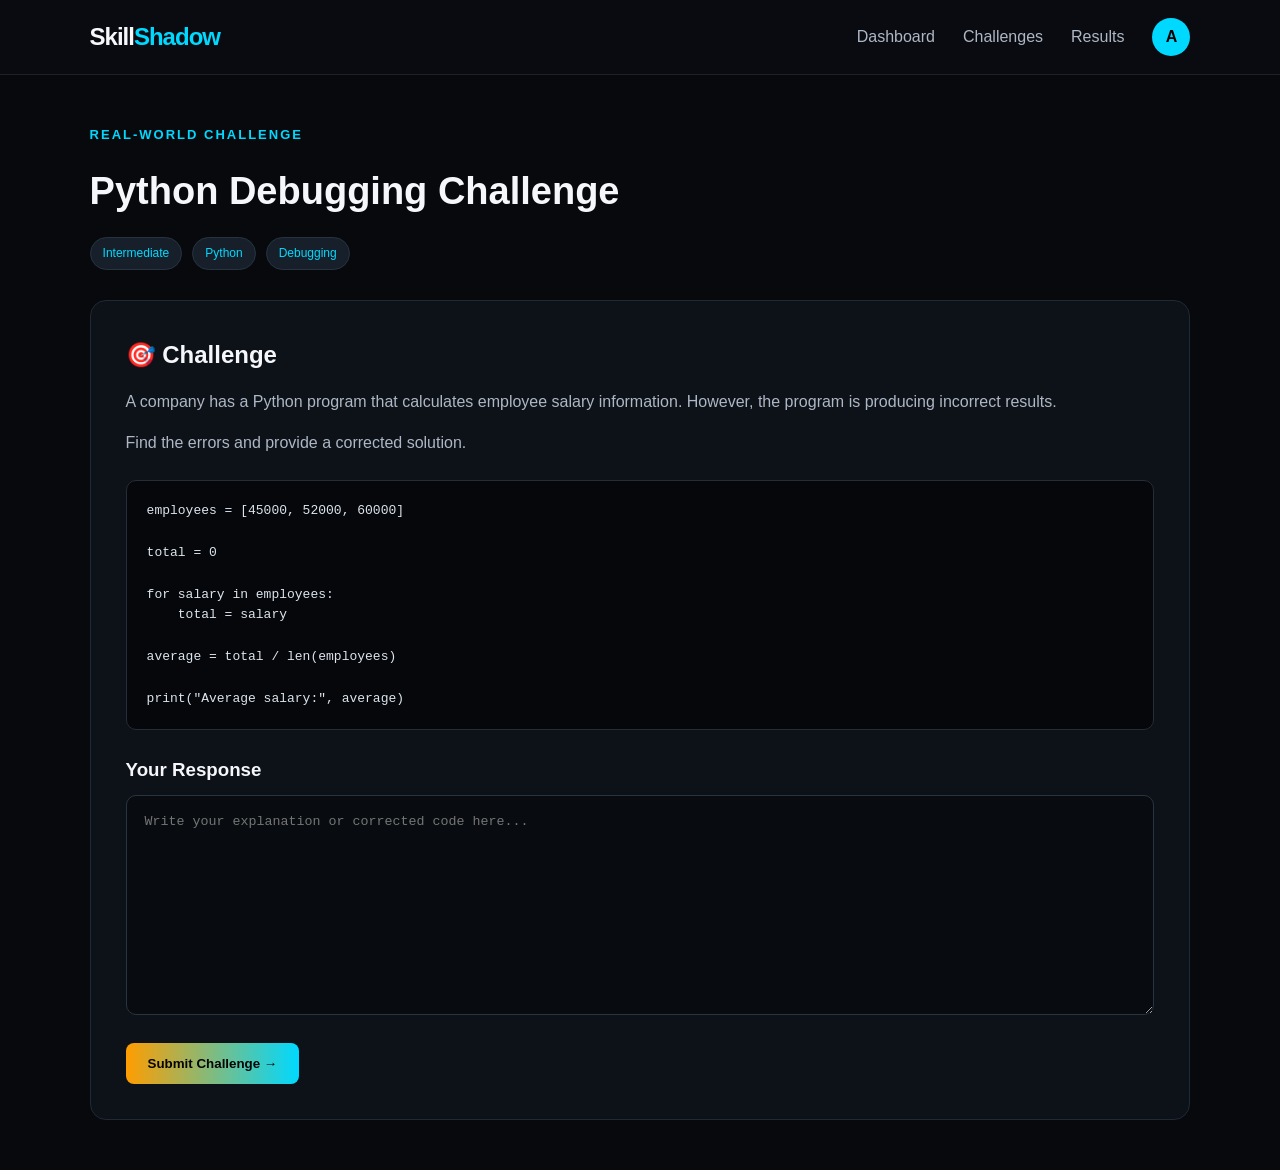
==== frontend/challenge.html @ 342452da "Add frontend prototype" ====
<!DOCTYPE html>
<html lang="en">
<head>
    <meta charset="UTF-8">
    <meta name="viewport" content="width=device-width, initial-scale=1.0">
    <title>Challenge | Skill Shadow</title>
    <link rel="stylesheet" href="style.css">
</head>

<body>

<nav class="topbar">
    <div class="logo">Skill<span>Shadow</span></div>

    <div class="nav-links">
        <a href="dashboard.html">Dashboard</a>
        <a href="challenge.html">Challenges</a>
        <a href="result.html">Results</a>
        <div class="avatar">A</div>
    </div>
</nav>

<main class="challenge-page">

    <div class="challenge-header">
        <p class="tag">REAL-WORLD CHALLENGE</p>
        <h1>Python Debugging Challenge</h1>

        <div class="badges">
            <span>Intermediate</span>
            <span>Python</span>
            <span>Debugging</span>
        </div>
    </div>

    <section class="challenge-box">

        <h2>🎯 Challenge</h2>

        <p>
            A company has a Python program that calculates employee
            salary information. However, the program is producing
            incorrect results.
        </p>

        <p>
            Find the errors and provide a corrected solution.
        </p>

        <div class="code-box">
<pre>
employees = [45000, 52000, 60000]

total = 0

for salary in employees:
    total = salary

average = total / len(employees)

print("Average salary:", average)
</pre>
        </div>

        <h3>Your Response</h3>

        <textarea id="answer"
            placeholder="Write your explanation or corrected code here..."></textarea>

        <button onclick="submitChallenge()" class="primary-btn">
            Submit Challenge →
        </button>

    </section>

</main>

<script src="script.js"></script>
</body>
</html>
---- frontend/style.css ----
* {
    margin: 0;
    padding: 0;
    box-sizing: border-box;
}

body {
    font-family: Arial, sans-serif;
    background: #07090d;
    color: #f5f7fa;
    line-height: 1.6;
}

a {
    text-decoration: none;
    color: inherit;
}

.logo {
    font-size: 24px;
    font-weight: 800;
    letter-spacing: -1px;
}

.logo span {
    color: #00d9ff;
}

.topbar,
nav {
    height: 75px;
    display: flex;
    align-items: center;
    justify-content: space-between;
    padding: 0 7%;
    border-bottom: 1px solid #1b2029;
    background: #090b10;
}

.nav-links {
    display: flex;
    align-items: center;
    gap: 28px;
}

.nav-links a {
    color: #aeb7c4;
}

.nav-links a:hover {
    color: #00d9ff;
}

.avatar {
    width: 38px;
    height: 38px;
    border-radius: 50%;
    display: grid;
    place-items: center;
    background: #00d9ff;
    color: #000;
    font-weight: bold;
}

.hero {
    min-height: 650px;
    padding: 100px 10%;
    display: flex;
    align-items: center;
    justify-content: space-between;
    gap: 80px;
}

.hero-text {
    max-width: 650px;
}

.tag {
    color: #00d9ff;
    font-size: 13px;
    font-weight: bold;
    letter-spacing: 2px;
    margin-bottom: 15px;
}

.hero h1 {
    font-size: 68px;
    line-height: 1.05;
    margin-bottom: 25px;
}

.hero h1 span {
    color: #00d9ff;
}

.description {
    color: #9ba5b3;
    font-size: 18px;
    max-width: 580px;
    margin-bottom: 35px;
}

.buttons {
    display: flex;
    gap: 15px;
}

.primary-btn,
.secondary-btn,
.nav-btn {
    display: inline-block;
    padding: 13px 22px;
    border-radius: 8px;
    font-weight: bold;
    cursor: pointer;
    border: none;
}

.primary-btn {
    background: linear-gradient(90deg, #ff9d00, #00d9ff);
    color: #050505;
}

.secondary-btn {
    border: 1px solid #34404e;
    color: #dce4ed;
    background: transparent;
}

.nav-btn {
    background: #00d9ff;
    color: #000;
}

.hero-card,
.stat-card,
.panel {
    background: #0d1118;
    border: 1px solid #202936;
    border-radius: 16px;
}

.hero-card {
    width: 360px;
    padding: 30px;
    box-shadow: 0 0 50px rgba(0, 217, 255, 0.08);
}

.card-title {
    color: #8d98a8;
    font-size: 12px;
    letter-spacing: 2px;
}

.profile-circle,
.readiness-circle {
    width: 170px;
    height: 170px;
    margin: 25px auto;
    border: 8px solid #00d9ff;
    border-radius: 50%;
    display: flex;
    flex-direction: column;
    justify-content: center;
    align-items: center;
}

.profile-circle strong,
.readiness-circle strong {
    font-size: 42px;
}

.profile-circle small,
.readiness-circle small {
    color: #8994a2;
}

.mini-skill {
    display: flex;
    justify-content: space-between;
    padding: 13px 0;
    border-bottom: 1px solid #202631;
}

.mini-skill b {
    color: #00d9ff;
}

.how {
    padding: 70px 10%;
    text-align: center;
}

.how h2 {
    font-size: 36px;
    margin-bottom: 45px;
}

.steps {
    display: grid;
    grid-template-columns: repeat(4, 1fr);
    gap: 20px;
}

.steps div {
    padding: 30px;
    background: #0d1118;
    border: 1px solid #202936;
    border-radius: 12px;
}

.steps span {
    color: #00d9ff;
    font-size: 13px;
}

.steps h3 {
    margin: 12px 0;
}

.steps p {
    color: #8994a2;
}

.dashboard,
.challenge-page,
.result-page {
    width: 86%;
    max-width: 1250px;
    margin: 50px auto;
}

.welcome {
    display: flex;
    align-items: center;
    justify-content: space-between;
    margin-bottom: 35px;
}

.welcome h1,
.result-title h1,
.challenge-header h1 {
    font-size: 38px;
}

.welcome p:not(.tag),
.result-title p:not(.tag) {
    color: #8994a2;
}

.stats {
    display: grid;
    grid-template-columns: repeat(4, 1fr);
    gap: 18px;
    margin-bottom: 25px;
}

.stat-card {
    padding: 25px;
}

.stat-card small {
    color: #7e8998;
    letter-spacing: 1px;
}

.stat-card h2 {
    font-size: 34px;
    margin: 5px 0;
}

.stat-card p {
    color: #00d9ff;
    font-size: 13px;
}

.dashboard-grid,
.two-column {
    display: grid;
    grid-template-columns: 2fr 1fr;
    gap: 20px;
}

.two-column {
    grid-template-columns: 1fr 1fr;
    margin-top: 20px;
}

.panel {
    padding: 30px;
}

.panel-header {
    display: flex;
    justify-content: space-between;
    margin-bottom: 25px;
}

.panel-header span {
    color: #748091;
}

.skill,
.result-skill {
    margin: 23px 0;
}

.skill > div:first-child,
.result-skill {
    display: flex;
    justify-content: space-between;
}

.skill b,
.result-skill strong {
    color: #00d9ff;
}

.bar {
    height: 8px;
    background: #202732;
    border-radius: 10px;
    overflow: hidden;
    margin-top: 8px;
}

.bar div {
    height: 100%;
    background: linear-gradient(90deg, #ff9d00, #00d9ff);
    border-radius: 10px;
}

.readiness {
    text-align: center;
}

.readiness > p {
    color: #7e8998;
}

.readiness h3 {
    font-size: 24px;
}

.warning {
    margin-bottom: 20px;
}

.challenge-header {
    margin-bottom: 30px;
}

.badges {
    display: flex;
    gap: 10px;
    margin-top: 15px;
}

.badges span {
    padding: 6px 12px;
    background: #17202a;
    border: 1px solid #263442;
    border-radius: 20px;
    color: #00d9ff;
    font-size: 12px;
}

.challenge-box {
    background: #0d1118;
    border: 1px solid #202936;
    border-radius: 16px;
    padding: 35px;
}

.challenge-box h2 {
    margin-bottom: 15px;
}

.challenge-box p {
    color: #aeb7c4;
    margin-bottom: 15px;
}

.code-box {
    background: #05070a;
    border: 1px solid #252d38;
    padding: 20px;
    border-radius: 10px;
    overflow-x: auto;
    margin: 25px 0;
}

.code-box pre {
    color: #dce4ed;
}

textarea {
    width: 100%;
    min-height: 220px;
    margin: 10px 0 20px;
    padding: 18px;
    background: #080b10;
    color: white;
    border: 1px solid #293441;
    border-radius: 10px;
    resize: vertical;
    font-family: monospace;
}

.overall {
    margin: 30px 0;
    padding: 30px;
    border: 1px solid #202936;
    border-radius: 16px;
    background: #0d1118;
    display: flex;
    align-items: center;
    justify-content: space-between;
}

.overall h2 {
    font-size: 50px;
    color: #00d9ff;
}

.result-message {
    max-width: 500px;
    color: #aeb7c4;
}

.list {
    list-style: none;
    margin-top: 20px;
}

.list li {
    padding: 12px 0;
    border-bottom: 1px solid #202936;
    color: #aeb7c4;
}

.recommendation {
    margin-top: 20px;
}

.recommendation p:not(.tag) {
    color: #929dab;
    margin: 10px 0 20px;
}

@media (max-width: 800px) {

    .hero {
        flex-direction: column;
        padding: 60px 6%;
    }

    .hero h1 {
        font-size: 45px;
    }

    .steps,
    .stats {
        grid-template-columns: 1fr 1fr;
    }

    .dashboard-grid,
    .two-column {
        grid-template-columns: 1fr;
    }

    .welcome {
        flex-direction: column;
        align-items: flex-start;
        gap: 20px;
    }

    .nav-links {
        gap: 10px;
    }
}
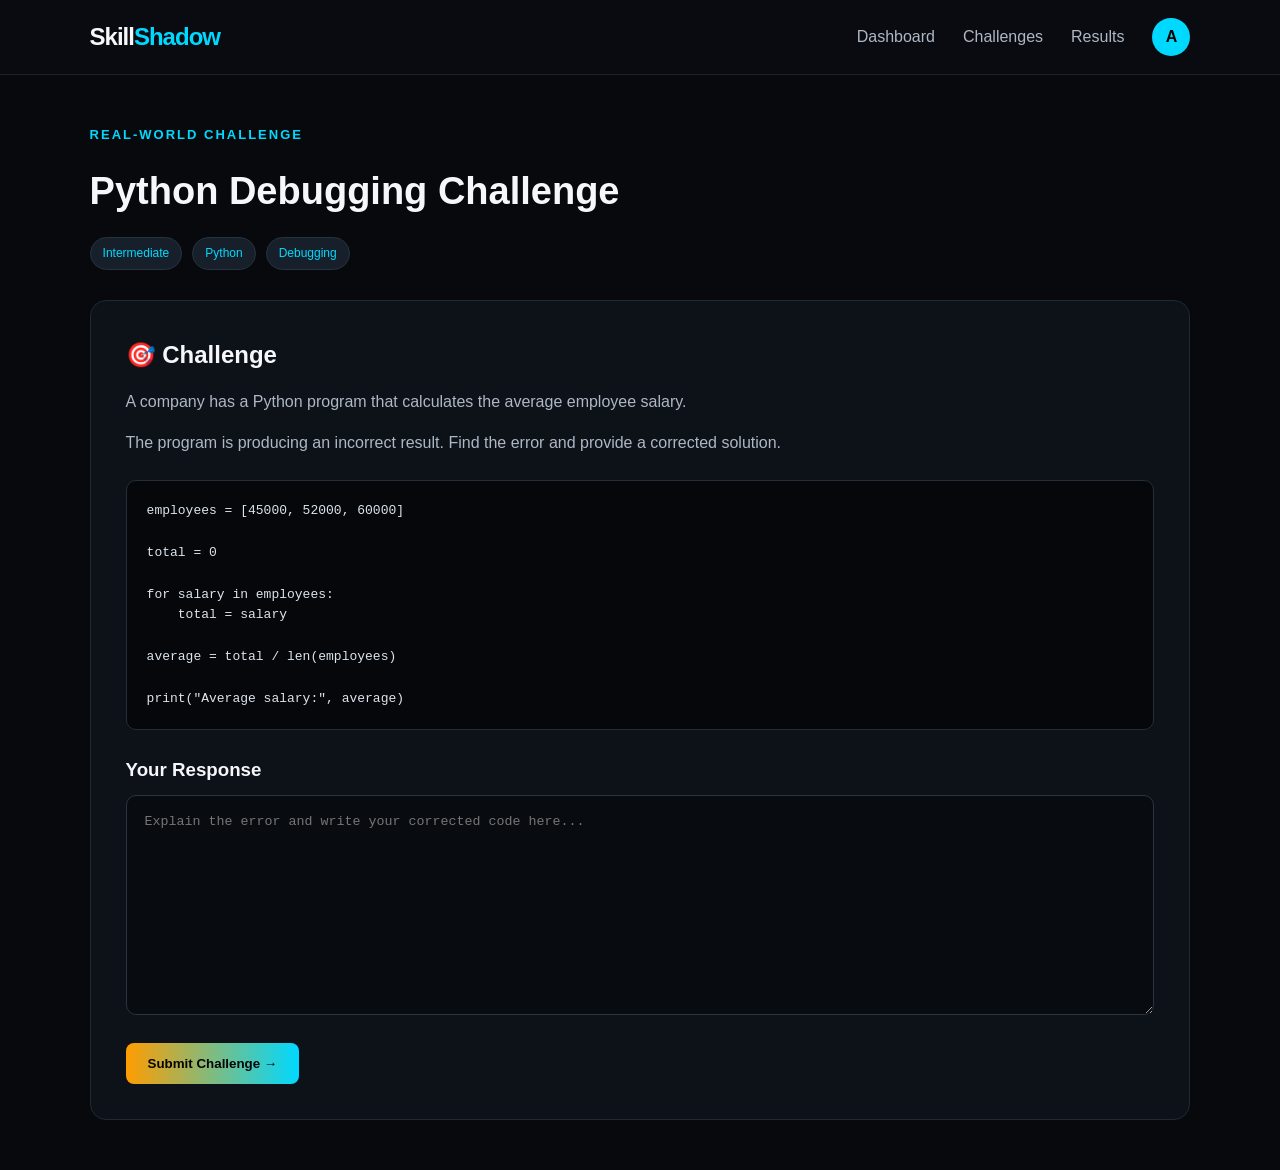
==== commit 9c44ce74: "Complete Skill Shadow frontend" ====
--- a/frontend/challenge.html
+++ b/frontend/challenge.html
@@ -10,7 +10,10 @@
 <body>
 
 <nav class="topbar">
-    <div class="logo">Skill<span>Shadow</span></div>
+
+    <div class="logo">
+        Skill<span>Shadow</span>
+    </div>
 
     <div class="nav-links">
         <a href="dashboard.html">Dashboard</a>
@@ -18,36 +21,48 @@
         <a href="result.html">Results</a>
         <div class="avatar">A</div>
     </div>
+
 </nav>
+
 
 <main class="challenge-page">
 
     <div class="challenge-header">
-        <p class="tag">REAL-WORLD CHALLENGE</p>
-        <h1>Python Debugging Challenge</h1>
+
+        <p class="tag">
+            REAL-WORLD CHALLENGE
+        </p>
+
+        <h1>
+            Python Debugging Challenge
+        </h1>
 
         <div class="badges">
             <span>Intermediate</span>
             <span>Python</span>
             <span>Debugging</span>
         </div>
+
     </div>
+
 
     <section class="challenge-box">
 
         <h2>🎯 Challenge</h2>
 
         <p>
-            A company has a Python program that calculates employee
-            salary information. However, the program is producing
-            incorrect results.
+            A company has a Python program that calculates
+            the average employee salary.
         </p>
 
         <p>
-            Find the errors and provide a corrected solution.
+            The program is producing an incorrect result.
+            Find the error and provide a corrected solution.
         </p>
 
+
         <div class="code-box">
+
 <pre>
 employees = [45000, 52000, 60000]
 
@@ -60,14 +75,24 @@
 
 print("Average salary:", average)
 </pre>
+
         </div>
 
-        <h3>Your Response</h3>
 
-        <textarea id="answer"
-            placeholder="Write your explanation or corrected code here..."></textarea>
+        <h3>
+            Your Response
+        </h3>
 
-        <button onclick="submitChallenge()" class="primary-btn">
+        <textarea
+            id="answer"
+            placeholder="Explain the error and write your corrected code here..."
+        ></textarea>
+
+
+        <button
+            onclick="submitChallenge()"
+            class="primary-btn"
+        >
             Submit Challenge →
         </button>
 
@@ -75,6 +100,8 @@
 
 </main>
 
+
 <script src="script.js"></script>
+
 </body>
 </html>
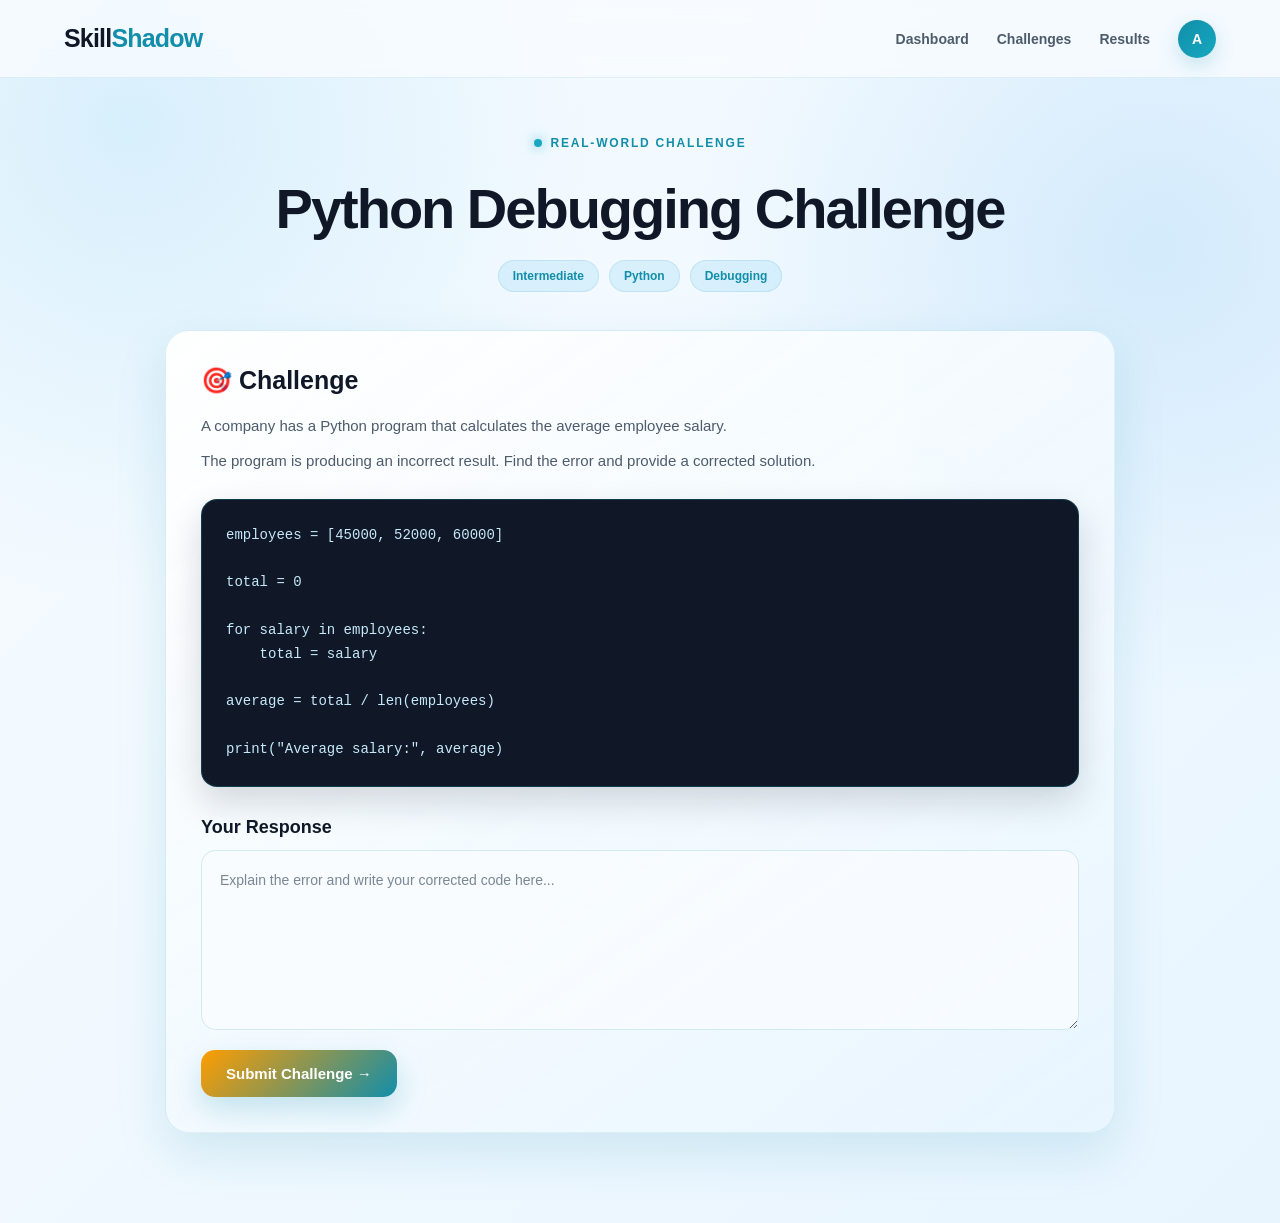
==== commit c02f658f: "Update frontend UI" ====
--- a/frontend/challenge.html
+++ b/frontend/challenge.html
@@ -1,13 +1,24 @@
 <!DOCTYPE html>
 <html lang="en">
+
 <head>
+
     <meta charset="UTF-8">
-    <meta name="viewport" content="width=device-width, initial-scale=1.0">
-    <title>Challenge | Skill Shadow</title>
+
+    <meta name="viewport"
+          content="width=device-width, initial-scale=1.0">
+
+    <title>
+        Challenge | Skill Shadow
+    </title>
+
     <link rel="stylesheet" href="style.css">
+
 </head>
 
+
 <body>
+
 
 <nav class="topbar">
 
@@ -15,17 +26,33 @@
         Skill<span>Shadow</span>
     </div>
 
+
     <div class="nav-links">
-        <a href="dashboard.html">Dashboard</a>
-        <a href="challenge.html">Challenges</a>
-        <a href="result.html">Results</a>
-        <div class="avatar">A</div>
+
+        <a href="dashboard.html">
+            Dashboard
+        </a>
+
+        <a href="challenge.html">
+            Challenges
+        </a>
+
+        <a href="result.html">
+            Results
+        </a>
+
+        <div class="avatar">
+            A
+        </div>
+
     </div>
 
 </nav>
 
 
+
 <main class="challenge-page">
+
 
     <div class="challenge-header">
 
@@ -33,27 +60,45 @@
             REAL-WORLD CHALLENGE
         </p>
 
+
         <h1>
             Python Debugging Challenge
         </h1>
 
+
         <div class="badges">
-            <span>Intermediate</span>
-            <span>Python</span>
-            <span>Debugging</span>
+
+            <span>
+                Intermediate
+            </span>
+
+            <span>
+                Python
+            </span>
+
+            <span>
+                Debugging
+            </span>
+
         </div>
 
     </div>
 
 
+
     <section class="challenge-box">
 
-        <h2>🎯 Challenge</h2>
+
+        <h2>
+            🎯 Challenge
+        </h2>
+
 
         <p>
             A company has a Python program that calculates
             the average employee salary.
         </p>
+
 
         <p>
             The program is producing an incorrect result.
@@ -61,10 +106,11 @@
         </p>
 
 
+
+        <!-- Code -->
         <div class="code-box">
 
-<pre>
-employees = [45000, 52000, 60000]
+<pre>employees = [45000, 52000, 60000]
 
 total = 0
 
@@ -73,15 +119,16 @@
 
 average = total / len(employees)
 
-print("Average salary:", average)
-</pre>
+print("Average salary:", average)</pre>
 
         </div>
+
 
 
         <h3>
             Your Response
         </h3>
+
 
         <textarea
             id="answer"
@@ -96,12 +143,16 @@
             Submit Challenge →
         </button>
 
+
     </section>
 
+
 </main>
+
 
 
 <script src="script.js"></script>
 
 </body>
+
 </html>
--- a/frontend/style.css
+++ b/frontend/style.css
@@ -1,481 +1,2337 @@
+/* =========================================================
+   SKILL SHADOW
+   PREMIUM BLUE / TEAL THEME
+   ========================================================= */
+
+:root {
+
+    --bg-main: #F8FCFF;
+    --bg-soft: #E8F5FF;
+
+    --blue: #128EAA;
+    --blue-2: #1596B5;
+    --cyan: #16A8C0;
+
+    --light-blue: #9ED8F6;
+    --light-blue-2: #C6E9FA;
+    --sky: #70BAF0;
+
+    --text-main: #101828;
+    --text-soft: #4D5B6B;
+
+    --progress-bg: #E7EBEF;
+
+    --white: #FFFFFF;
+
+    --shadow:
+        0 20px 50px rgba(18, 142, 170, 0.15);
+
+    --shadow-soft:
+        0 10px 30px rgba(18, 142, 170, 0.10);
+}
+
+
+/* =========================================================
+   RESET
+   ========================================================= */
+
 * {
     margin: 0;
     padding: 0;
     box-sizing: border-box;
 }
 
+
+html {
+    scroll-behavior: smooth;
+}
+
+
 body {
-    font-family: Arial, sans-serif;
-    background: #07090d;
-    color: #f5f7fa;
-    line-height: 1.6;
-}
+
+    font-family:
+        Inter,
+        Arial,
+        Helvetica,
+        sans-serif;
+
+    color: var(--text-main);
+
+    min-height: 100vh;
+
+    overflow-x: hidden;
+
+    background:
+
+        radial-gradient(
+            circle at 10% 10%,
+            rgba(158, 216, 246, 0.35),
+            transparent 30%
+        ),
+
+        radial-gradient(
+            circle at 90% 20%,
+            rgba(112, 186, 240, 0.22),
+            transparent 30%
+        ),
+
+        linear-gradient(
+            135deg,
+            var(--bg-main),
+            var(--bg-soft)
+        );
+}
+
 
 a {
     text-decoration: none;
     color: inherit;
 }
 
+
+/* =========================================================
+   NAVIGATION
+   ========================================================= */
+
+.topbar {
+
+    width: 100%;
+    min-height: 78px;
+
+    padding: 0 5%;
+
+    display: flex;
+
+    align-items: center;
+
+    justify-content: space-between;
+
+    position: sticky;
+
+    top: 0;
+
+    z-index: 100;
+
+    background:
+        rgba(248, 252, 255, 0.82);
+
+    backdrop-filter: blur(16px);
+
+    -webkit-backdrop-filter: blur(16px);
+
+    border-bottom:
+        1px solid rgba(18, 142, 170, 0.10);
+}
+
+
 .logo {
-    font-size: 24px;
+
+    font-size: 25px;
+
     font-weight: 800;
-    letter-spacing: -1px;
-}
+
+    letter-spacing: -0.8px;
+
+    color: var(--text-main);
+}
+
 
 .logo span {
-    color: #00d9ff;
-}
-
-.topbar,
-nav {
-    height: 75px;
+    color: var(--blue);
+}
+
+
+/* Navigation links */
+
+.nav-links {
+
     display: flex;
+
     align-items: center;
-    justify-content: space-between;
-    padding: 0 7%;
-    border-bottom: 1px solid #1b2029;
-    background: #090b10;
-}
-
-.nav-links {
-    display: flex;
-    align-items: center;
+
     gap: 28px;
 }
 
+
 .nav-links a {
-    color: #aeb7c4;
-}
+
+    color: var(--text-soft);
+
+    font-size: 14px;
+
+    font-weight: 700;
+
+    transition:
+        color 0.25s ease,
+        transform 0.25s ease;
+}
+
 
 .nav-links a:hover {
-    color: #00d9ff;
-}
+
+    color: var(--blue);
+
+    transform:
+        translateY(-2px);
+}
+
+
+/* Avatar */
 
 .avatar {
+
     width: 38px;
     height: 38px;
+
+    display: flex;
+
+    align-items: center;
+    justify-content: center;
+
     border-radius: 50%;
+
+    background:
+        linear-gradient(
+            135deg,
+            var(--blue),
+            var(--cyan)
+        );
+
+    color: white;
+
+    font-size: 14px;
+
+    font-weight: 800;
+
+    box-shadow:
+        0 8px 20px rgba(18, 142, 170, 0.20);
+}
+
+
+/* Intro page dashboard button */
+
+.nav-btn {
+
+    padding: 11px 22px;
+
+    border-radius: 12px;
+
+    font-size: 14px;
+
+    font-weight: 700;
+
+    color: var(--blue);
+
+    background:
+        rgba(198, 233, 250, 0.45);
+
+    border:
+        1px solid rgba(18, 142, 170, 0.18);
+
+    transition:
+        background 0.25s ease,
+        transform 0.25s ease,
+        box-shadow 0.25s ease;
+}
+
+
+.nav-btn:hover {
+
+    background:
+        var(--light-blue-2);
+
+    transform:
+        translateY(-2px);
+
+    box-shadow:
+        0 8px 20px rgba(18, 142, 170, 0.12);
+}
+
+
+/* =========================================================
+   INTRO HERO
+   ========================================================= */
+
+.hero {
+
+    width: 90%;
+
+    max-width: 1200px;
+
+    margin: 0 auto;
+
+    min-height:
+        calc(100vh - 78px);
+
     display: grid;
-    place-items: center;
-    background: #00d9ff;
-    color: #000;
-    font-weight: bold;
-}
-
-.hero {
-    min-height: 650px;
-    padding: 100px 10%;
+
+    grid-template-columns:
+        minmax(0, 1fr)
+        minmax(360px, 420px);
+
+    align-items: center;
+
+    gap: 80px;
+
+    padding: 70px 0;
+
+    position: relative;
+}
+
+
+.hero-text {
+
+    position: relative;
+
+    z-index: 2;
+
+    max-width: 620px;
+
+    animation:
+        heroTextIn 0.8s ease-out both;
+}
+
+
+@keyframes heroTextIn {
+
+    from {
+
+        opacity: 0;
+
+        transform:
+            translateX(-25px);
+    }
+
+    to {
+
+        opacity: 1;
+
+        transform:
+            translateX(0);
+    }
+}
+
+
+.hero::before {
+
+    content: "";
+
+    position: absolute;
+
+    width: 420px;
+    height: 420px;
+
+    left: -180px;
+    top: 50px;
+
+    background:
+        radial-gradient(
+            circle,
+            rgba(22, 168, 192, 0.16),
+            transparent 70%
+        );
+
+    border-radius: 50%;
+
+    pointer-events: none;
+}
+
+
+.hero::after {
+
+    content: "";
+
+    position: absolute;
+
+    width: 350px;
+    height: 350px;
+
+    right: -150px;
+    bottom: 20px;
+
+    background:
+        radial-gradient(
+            circle,
+            rgba(112, 186, 240, 0.18),
+            transparent 70%
+        );
+
+    border-radius: 50%;
+
+    pointer-events: none;
+}
+
+
+/* =========================================================
+   TAG
+   ========================================================= */
+
+.tag {
+
+    display: inline-flex;
+
+    align-items: center;
+
+    gap: 9px;
+
+    color: var(--blue);
+
+    font-size: 12px;
+
+    font-weight: 800;
+
+    letter-spacing: 1.8px;
+
+    margin-bottom: 18px;
+}
+
+
+.tag::before {
+
+    content: "";
+
+    width: 8px;
+    height: 8px;
+
+    border-radius: 50%;
+
+    background: var(--cyan);
+
+    box-shadow:
+        0 0 12px rgba(22, 168, 192, 0.7);
+}
+
+
+/* =========================================================
+   INTRO HEADING
+   ========================================================= */
+
+.hero h1 {
+
+    margin: 20px 0;
+
+    font-size:
+        clamp(48px, 6vw, 78px);
+
+    line-height: 1.05;
+
+    letter-spacing: -3px;
+
+    font-weight: 850;
+
+    color: var(--text-main);
+
+    max-width: 700px;
+}
+
+
+.hero h1 span {
+
+    color: var(--blue);
+
+    position: relative;
+
+    display: inline-block;
+}
+
+
+.hero h1 span::after {
+
+    content: "";
+
+    position: absolute;
+
+    left: 0;
+
+    bottom: -5px;
+
+    width: 100%;
+
+    height: 5px;
+
+    border-radius: 10px;
+
+    background:
+        linear-gradient(
+            90deg,
+            var(--blue),
+            var(--cyan),
+            var(--sky)
+        );
+}
+
+
+.description {
+
+    max-width: 570px;
+
+    color: var(--text-soft);
+
+    font-size: 17px;
+
+    line-height: 1.75;
+
+    margin-bottom: 32px;
+}
+
+
+/* =========================================================
+   BUTTONS
+   ========================================================= */
+
+.buttons {
+
     display: flex;
+
     align-items: center;
+
+    gap: 15px;
+
+    flex-wrap: wrap;
+}
+
+
+.primary-btn {
+
+    display: inline-flex;
+
+    align-items: center;
+
+    justify-content: center;
+
+    padding: 15px 25px;
+
+    border-radius: 14px;
+
+    color: var(--white);
+
+    font-size: 15px;
+
+    font-weight: 800;
+
+    background:
+        linear-gradient(
+            135deg,
+            #FF9D00,
+            var(--blue)
+        );
+
+    box-shadow:
+        0 12px 30px rgba(18, 142, 170, 0.22);
+
+    border: none;
+
+    cursor: pointer;
+
+    transition:
+        transform 0.25s ease,
+        box-shadow 0.25s ease;
+}
+
+
+.primary-btn:hover {
+
+    transform:
+        translateY(-4px);
+
+    box-shadow:
+        0 18px 35px rgba(18, 142, 170, 0.28);
+}
+
+
+.secondary-btn {
+
+    display: inline-flex;
+
+    align-items: center;
+
+    justify-content: center;
+
+    padding: 14px 23px;
+
+    border-radius: 14px;
+
+    color: var(--blue);
+
+    font-size: 15px;
+
+    font-weight: 700;
+
+    background:
+        rgba(255, 255, 255, 0.7);
+
+    border:
+        1px solid rgba(18, 142, 170, 0.18);
+
+    transition:
+        background 0.25s ease,
+        transform 0.25s ease,
+        box-shadow 0.25s ease;
+}
+
+
+.secondary-btn:hover {
+
+    background:
+        var(--light-blue-2);
+
+    transform:
+        translateY(-3px);
+
+    box-shadow:
+        0 10px 25px rgba(18, 142, 170, 0.10);
+}
+
+
+/* =========================================================
+   INTRO SKILL CARD
+   ========================================================= */
+
+.hero-card {
+
+    position: relative;
+
+    z-index: 2;
+
+    width: 100%;
+
+    max-width: 420px;
+
+    margin: 0 auto;
+
+    padding: 30px;
+
+    border-radius: 26px;
+
+    background:
+        linear-gradient(
+            145deg,
+            rgba(255,255,255,0.95),
+            rgba(232,245,255,0.88)
+        );
+
+    border:
+        1px solid rgba(18, 142, 170, 0.14);
+
+    box-shadow:
+        var(--shadow);
+
+    transform:
+        rotate(1deg);
+
+    transition:
+        transform 0.35s ease,
+        box-shadow 0.35s ease;
+
+    animation:
+        cardIn 0.9s ease-out both;
+}
+
+
+@keyframes cardIn {
+
+    from {
+
+        opacity: 0;
+
+        transform:
+            translateX(30px)
+            rotate(4deg);
+    }
+
+    to {
+
+        opacity: 1;
+
+        transform:
+            translateX(0)
+            rotate(1deg);
+    }
+}
+
+
+.hero-card:hover {
+
+    transform:
+        translateY(-8px)
+        rotate(0deg);
+
+    box-shadow:
+        0 30px 65px rgba(18, 142, 170, 0.18);
+}
+
+
+.card-title {
+
+    text-align: center;
+
+    color: var(--text-soft);
+
+    font-size: 11px;
+
+    font-weight: 800;
+
+    letter-spacing: 1.8px;
+
+    margin-bottom: 25px;
+}
+
+
+/* Profile circle */
+
+.profile-circle {
+
+    width: 190px;
+    height: 190px;
+
+    margin:
+        0 auto 30px;
+
+    border-radius: 50%;
+
+    display: flex;
+
+    align-items: center;
+
+    justify-content: center;
+
+    flex-direction: column;
+
+    position: relative;
+
+    background:
+        conic-gradient(
+            var(--blue) 0deg 259deg,
+            var(--progress-bg) 259deg 360deg
+        );
+
+    box-shadow:
+        0 10px 30px rgba(18, 142, 170, 0.12);
+}
+
+
+.profile-circle::before {
+
+    content: "";
+
+    position: absolute;
+
+    width: 148px;
+    height: 148px;
+
+    border-radius: 50%;
+
+    background:
+        var(--white);
+}
+
+
+.profile-circle strong,
+.profile-circle small {
+
+    position: relative;
+
+    z-index: 1;
+}
+
+
+.profile-circle strong {
+
+    font-size: 40px;
+
+    font-weight: 850;
+
+    color: var(--text-main);
+}
+
+
+.profile-circle small {
+
+    margin-top: 4px;
+
+    font-size: 12px;
+
+    color: var(--text-soft);
+}
+
+
+/* Mini skills */
+
+.mini-skill {
+
+    display: flex;
+
+    align-items: center;
+
     justify-content: space-between;
-    gap: 80px;
-}
-
-.hero-text {
-    max-width: 650px;
-}
-
-.tag {
-    color: #00d9ff;
+
+    padding: 15px 17px;
+
+    margin-top: 12px;
+
+    border-radius: 14px;
+
+    background:
+        rgba(255,255,255,0.7);
+
+    border:
+        1px solid rgba(18,142,170,0.10);
+
+    transition:
+        background 0.25s ease,
+        transform 0.25s ease,
+        box-shadow 0.25s ease;
+}
+
+
+.mini-skill:hover {
+
+    background:
+        var(--light-blue-2);
+
+    transform:
+        translateX(5px);
+
+    box-shadow:
+        0 8px 20px rgba(18,142,170,0.08);
+}
+
+
+.mini-skill span {
+
+    color: var(--text-soft);
+
+    font-size: 14px;
+
+    font-weight: 600;
+}
+
+
+.mini-skill b {
+
+    color: var(--blue);
+
+    font-size: 14px;
+
+    font-weight: 800;
+}
+
+
+/* =========================================================
+   HOW IT WORKS
+   ========================================================= */
+
+.how {
+
+    width: 90%;
+
+    max-width: 1200px;
+
+    margin: 0 auto;
+
+    padding: 100px 0 110px;
+
+    border-top:
+        1px solid rgba(18,142,170,0.12);
+
+    text-align: center;
+}
+
+
+.how h2 {
+
+    margin-top: 12px;
+
+    margin-bottom: 55px;
+
+    font-size:
+        clamp(32px, 4vw, 50px);
+
+    letter-spacing: -1.5px;
+
+    color: var(--text-main);
+}
+
+
+.steps {
+
+    display: grid;
+
+    grid-template-columns:
+        repeat(4, minmax(0, 1fr));
+
+    gap: 20px;
+}
+
+
+.step {
+
+    position: relative;
+
+    overflow: hidden;
+
+    text-align: left;
+
+    min-height: 190px;
+
+    padding: 26px;
+
+    border-radius: 20px;
+
+    background:
+        linear-gradient(
+            145deg,
+            rgba(255,255,255,0.9),
+            rgba(232,245,255,0.75)
+        );
+
+    border:
+        1px solid rgba(18,142,170,0.10);
+
+    box-shadow:
+        var(--shadow-soft);
+
+    transition:
+        transform 0.3s ease,
+        box-shadow 0.3s ease;
+}
+
+
+.step:hover {
+
+    transform:
+        translateY(-8px);
+
+    box-shadow:
+        0 20px 40px rgba(18,142,170,0.14);
+}
+
+
+.step::after {
+
+    content: "";
+
+    position: absolute;
+
+    width: 100px;
+    height: 100px;
+
+    right: -40px;
+    bottom: -40px;
+
+    border-radius: 50%;
+
+    background:
+        rgba(112,186,240,0.18);
+
+    transition:
+        transform 0.3s ease;
+}
+
+
+.step:hover::after {
+
+    transform:
+        scale(1.3);
+}
+
+
+.step > span {
+
+    display: inline-block;
+
+    color: var(--blue);
+
     font-size: 13px;
-    font-weight: bold;
-    letter-spacing: 2px;
+
+    font-weight: 800;
+
+    letter-spacing: 1px;
+
+    margin-bottom: 18px;
+}
+
+
+.step h3 {
+
+    font-size: 21px;
+
+    margin-bottom: 10px;
+
+    color: var(--text-main);
+}
+
+
+.step p {
+
+    color: var(--text-soft);
+
+    font-size: 14px;
+
+    line-height: 1.6;
+}
+
+
+/* =========================================================
+   DASHBOARD
+   ========================================================= */
+
+.dashboard {
+
+    width: 90%;
+
+    max-width: 1200px;
+
+    margin: 0 auto;
+
+    padding: 55px 0 90px;
+}
+
+
+.welcome {
+
+    display: flex;
+
+    align-items: center;
+
+    justify-content: space-between;
+
+    gap: 30px;
+
+    margin-bottom: 45px;
+}
+
+
+.welcome h1 {
+
+    font-size:
+        clamp(36px, 4vw, 52px);
+
+    line-height: 1.1;
+
+    letter-spacing: -2px;
+
+    margin:
+        8px 0 12px;
+
+    color: var(--text-main);
+}
+
+
+.welcome p:not(.tag) {
+
+    color: var(--text-soft);
+
+    font-size: 16px;
+
+    line-height: 1.6;
+}
+
+
+/* Statistics */
+
+.stats {
+
+    display: grid;
+
+    grid-template-columns:
+        repeat(4, minmax(0, 1fr));
+
+    gap: 18px;
+
+    margin-bottom: 30px;
+}
+
+
+.stat-card {
+
+    padding: 24px;
+
+    border-radius: 18px;
+
+    background:
+        linear-gradient(
+            145deg,
+            rgba(255,255,255,0.92),
+            rgba(232,245,255,0.82)
+        );
+
+    border:
+        1px solid rgba(18,142,170,0.10);
+
+    box-shadow:
+        var(--shadow-soft);
+
+    transition:
+        transform 0.3s ease,
+        box-shadow 0.3s ease;
+}
+
+
+.stat-card:hover {
+
+    transform:
+        translateY(-5px);
+
+    box-shadow:
+        0 18px 35px rgba(18,142,170,0.14);
+}
+
+
+.stat-card small {
+
+    display: block;
+
+    color: var(--text-soft);
+
+    font-size: 11px;
+
+    font-weight: 800;
+
+    letter-spacing: 1.3px;
+
+    margin-bottom: 12px;
+}
+
+
+.stat-card h2 {
+
+    font-size: 34px;
+
+    color: var(--blue);
+
+    margin-bottom: 5px;
+}
+
+
+.stat-card p {
+
+    color: var(--text-soft);
+
+    font-size: 13px;
+}
+
+
+/* Dashboard grid */
+
+.dashboard-grid {
+
+    display: grid;
+
+    grid-template-columns:
+        minmax(0, 1.6fr)
+        minmax(300px, 0.9fr);
+
+    gap: 24px;
+
+    align-items: stretch;
+}
+
+
+/* Panels */
+
+.panel {
+
+    padding: 30px;
+
+    border-radius: 22px;
+
+    background:
+        linear-gradient(
+            145deg,
+            rgba(255,255,255,0.94),
+            rgba(232,245,255,0.82)
+        );
+
+    border:
+        1px solid rgba(18,142,170,0.11);
+
+    box-shadow:
+        var(--shadow-soft);
+}
+
+
+.panel-header {
+
+    display: flex;
+
+    align-items: center;
+
+    justify-content: space-between;
+
+    margin-bottom: 30px;
+}
+
+
+.panel-header h2,
+.panel > h2 {
+
+    font-size: 23px;
+
+    color: var(--text-main);
+}
+
+
+.panel-header span {
+
+    color: var(--text-soft);
+
+    font-size: 12px;
+
+    font-weight: 700;
+}
+
+
+/* Skills */
+
+.skill {
+
+    margin-bottom: 23px;
+}
+
+
+.skill:last-child {
+    margin-bottom: 0;
+}
+
+
+.skill > div:first-child {
+
+    display: flex;
+
+    justify-content: space-between;
+
+    align-items: center;
+
+    margin-bottom: 9px;
+}
+
+
+.skill > div:first-child span {
+
+    color: var(--text-main);
+
+    font-size: 14px;
+
+    font-weight: 650;
+}
+
+
+.skill > div:first-child b {
+
+    color: var(--blue);
+
+    font-size: 13px;
+}
+
+
+/* Progress */
+
+.bar {
+
+    width: 100%;
+
+    height: 9px;
+
+    border-radius: 20px;
+
+    background:
+        var(--progress-bg);
+
+    overflow: hidden;
+}
+
+
+.bar div {
+
+    height: 100%;
+
+    border-radius: inherit;
+
+    background:
+        linear-gradient(
+            90deg,
+            var(--blue),
+            var(--cyan),
+            var(--sky)
+        );
+
+    box-shadow:
+        0 0 10px rgba(22,168,192,0.18);
+
+    transition:
+        width 0.8s ease;
+}
+
+
+/* Readiness */
+
+.readiness {
+
+    text-align: center;
+}
+
+
+.readiness > p {
+
+    color: var(--text-soft);
+
+    font-size: 13px;
+
+    margin-top: 20px;
+}
+
+
+.readiness h3 {
+
+    font-size: 22px;
+
+    color: var(--blue);
+
+    margin-top: 6px;
+}
+
+
+.readiness-circle {
+
+    width: 170px;
+
+    height: 170px;
+
+    margin: 28px auto;
+
+    border-radius: 50%;
+
+    display: flex;
+
+    align-items: center;
+
+    justify-content: center;
+
+    flex-direction: column;
+
+    position: relative;
+
+    background:
+        conic-gradient(
+            var(--blue) 0deg 230deg,
+            var(--progress-bg) 230deg 360deg
+        );
+
+    box-shadow:
+        0 12px 30px rgba(18,142,170,0.12);
+}
+
+
+.readiness-circle::before {
+
+    content: "";
+
+    position: absolute;
+
+    width: 132px;
+
+    height: 132px;
+
+    border-radius: 50%;
+
+    background:
+        white;
+}
+
+
+.readiness-circle strong,
+.readiness-circle small {
+
+    position: relative;
+
+    z-index: 1;
+}
+
+
+.readiness-circle strong {
+
+    font-size: 34px;
+
+    color: var(--text-main);
+}
+
+
+.readiness-circle small {
+
+    color: var(--text-soft);
+
+    font-size: 10px;
+
+    font-weight: 800;
+
+    letter-spacing: 1px;
+
+    margin-top: 3px;
+}
+
+
+.warning {
+
+    padding: 13px 16px;
+
+    border-radius: 12px;
+
+    background:
+        rgba(198,233,250,0.55);
+
+    color: var(--text-soft) !important;
+
+    font-size: 13px !important;
+
+    line-height: 1.5;
+
+    margin-bottom: 20px;
+}
+
+
+.readiness .secondary-btn {
+    width: 100%;
+}
+
+
+/* =========================================================
+   CHALLENGE
+   ========================================================= */
+
+.challenge-page {
+
+    width: 90%;
+
+    max-width: 950px;
+
+    margin: 0 auto;
+
+    padding: 55px 0 90px;
+}
+
+
+.challenge-header {
+
+    text-align: center;
+
+    margin-bottom: 38px;
+}
+
+
+.challenge-header h1 {
+
+    font-size:
+        clamp(36px, 5vw, 56px);
+
+    line-height: 1.1;
+
+    letter-spacing: -2px;
+
+    color: var(--text-main);
+
+    margin:
+        10px 0 20px;
+}
+
+
+.badges {
+
+    display: flex;
+
+    justify-content: center;
+
+    align-items: center;
+
+    gap: 10px;
+
+    flex-wrap: wrap;
+}
+
+
+.badges span {
+
+    padding: 8px 14px;
+
+    border-radius: 30px;
+
+    background:
+        rgba(198,233,250,0.60);
+
+    border:
+        1px solid rgba(18,142,170,0.13);
+
+    color: var(--blue);
+
+    font-size: 12px;
+
+    font-weight: 750;
+}
+
+
+/* Challenge box */
+
+.challenge-box {
+
+    padding: 35px;
+
+    border-radius: 24px;
+
+    background:
+        linear-gradient(
+            145deg,
+            rgba(255,255,255,0.96),
+            rgba(232,245,255,0.88)
+        );
+
+    border:
+        1px solid rgba(18,142,170,0.12);
+
+    box-shadow:
+        var(--shadow);
+}
+
+
+.challenge-box h2 {
+
+    color: var(--text-main);
+
+    font-size: 25px;
+
+    margin-bottom: 18px;
+}
+
+
+.challenge-box > p {
+
+    color: var(--text-soft);
+
+    font-size: 15px;
+
+    line-height: 1.7;
+
+    margin-bottom: 10px;
+}
+
+
+/* =========================================================
+   CODE BOX
+   ========================================================= */
+
+.code-box {
+
+    margin:
+        25px 0 30px;
+
+    width: 100%;
+
+    overflow-x: auto;
+
+    border-radius: 16px;
+
+    background:
+        #101828;
+
+    border:
+        1px solid rgba(22,168,192,0.25);
+
+    box-shadow:
+        0 15px 35px rgba(16,24,40,0.16);
+}
+
+
+.code-box pre {
+
+    margin: 0;
+
+    padding: 24px;
+
+    color:
+        #C6E9FA;
+
+    font-family:
+        Consolas,
+        "Courier New",
+        monospace;
+
+    font-size: 14px;
+
+    line-height: 1.7;
+
+    white-space: pre;
+
+    text-align: left;
+}
+
+
+/* Response */
+
+.challenge-box h3 {
+
+    color: var(--text-main);
+
+    font-size: 18px;
+
+    margin-bottom: 12px;
+}
+
+
+.challenge-box textarea {
+
+    display: block;
+
+    width: 100%;
+
+    min-height: 180px;
+
+    resize: vertical;
+
+    padding: 18px;
+
+    border-radius: 15px;
+
+    border:
+        1px solid rgba(18,142,170,0.16);
+
+    background:
+        rgba(248,252,255,0.85);
+
+    color: var(--text-main);
+
+    font-family:
+        Inter,
+        Arial,
+        sans-serif;
+
+    font-size: 14px;
+
+    line-height: 1.6;
+
+    outline: none;
+
+    margin-bottom: 20px;
+
+    transition:
+        border 0.25s ease,
+        box-shadow 0.25s ease;
+}
+
+
+.challenge-box textarea:focus {
+
+    border-color:
+        var(--blue);
+
+    box-shadow:
+        0 0 0 4px rgba(18,142,170,0.10);
+}
+
+
+.challenge-box textarea::placeholder {
+
+    color:
+        #7A8794;
+}
+
+
+/* =========================================================
+   RESULT PAGE
+   ========================================================= */
+
+.result-page {
+
+    width: 90%;
+
+    max-width: 1000px;
+
+    margin: 0 auto;
+
+    padding: 55px 0 90px;
+}
+
+
+.result-header {
+
+    text-align: center;
+
+    margin-bottom: 40px;
+}
+
+
+.result-header h1 {
+
+    font-size:
+        clamp(36px, 5vw, 55px);
+
+    letter-spacing: -2px;
+
+    margin:
+        10px 0 12px;
+}
+
+
+.result-header > p:last-child {
+
+    color: var(--text-soft);
+
+    font-size: 16px;
+}
+
+
+/* Result cards */
+
+.result-grid {
+
+    display: grid;
+
+    grid-template-columns:
+        0.9fr 1.1fr;
+
+    gap: 24px;
+
+    margin-bottom: 24px;
+}
+
+
+.result-card {
+
+    padding: 30px;
+
+    border-radius: 22px;
+
+    background:
+        linear-gradient(
+            145deg,
+            rgba(255,255,255,0.94),
+            rgba(232,245,255,0.84)
+        );
+
+    border:
+        1px solid rgba(18,142,170,0.11);
+
+    box-shadow:
+        var(--shadow-soft);
+}
+
+
+.result-card > small {
+
+    color: var(--text-soft);
+
+    font-size: 11px;
+
+    font-weight: 800;
+
+    letter-spacing: 1.5px;
+}
+
+
+.result-circle {
+
+    width: 180px;
+
+    height: 180px;
+
+    margin: 25px auto;
+
+    border-radius: 50%;
+
+    display: flex;
+
+    align-items: center;
+
+    justify-content: center;
+
+    flex-direction: column;
+
+    position: relative;
+
+    background:
+        conic-gradient(
+            var(--blue) 0deg 281deg,
+            var(--progress-bg) 281deg 360deg
+        );
+}
+
+
+.result-circle::before {
+
+    content: "";
+
+    position: absolute;
+
+    width: 140px;
+
+    height: 140px;
+
+    border-radius: 50%;
+
+    background:
+        white;
+}
+
+
+.result-circle strong,
+.result-circle span {
+
+    position: relative;
+
+    z-index: 1;
+}
+
+
+.result-circle strong {
+
+    font-size: 38px;
+
+    color: var(--text-main);
+}
+
+
+.result-circle span {
+
+    color: var(--blue);
+
+    font-size: 10px;
+
+    font-weight: 800;
+
+    letter-spacing: 1px;
+}
+
+
+.score-card > p {
+
+    text-align: center;
+
+    color: var(--text-soft);
+
+    font-size: 14px;
+
+    line-height: 1.6;
+}
+
+
+.result-card h2 {
+
+    margin-bottom: 22px;
+
+    font-size: 23px;
+}
+
+
+.analysis-item {
+
+    display: flex;
+
+    align-items: center;
+
+    justify-content: space-between;
+
+    padding: 15px 0;
+
+    border-bottom:
+        1px solid rgba(18,142,170,0.10);
+}
+
+
+.analysis-item:last-child {
+    border-bottom: none;
+}
+
+
+.analysis-item span {
+
+    color: var(--text-soft);
+
+    font-size: 14px;
+}
+
+
+.analysis-item b {
+
+    color: var(--blue);
+
+    font-size: 13px;
+}
+
+
+/* Submitted answer */
+
+.submitted-answer {
+
+    padding: 28px;
+
+    border-radius: 22px;
+
+    background:
+        linear-gradient(
+            145deg,
+            rgba(255,255,255,0.94),
+            rgba(232,245,255,0.84)
+        );
+
+    border:
+        1px solid rgba(18,142,170,0.11);
+
+    box-shadow:
+        var(--shadow-soft);
+
+    margin-bottom: 28px;
+}
+
+
+.submitted-answer h2 {
+
+    font-size: 21px;
+
     margin-bottom: 15px;
 }
 
-.hero h1 {
-    font-size: 68px;
-    line-height: 1.05;
-    margin-bottom: 25px;
-}
-
-.hero h1 span {
-    color: #00d9ff;
-}
-
-.description {
-    color: #9ba5b3;
-    font-size: 18px;
-    max-width: 580px;
-    margin-bottom: 35px;
-}
-
-.buttons {
+
+#submittedAnswer {
+
+    white-space: pre-wrap;
+
+    padding: 20px;
+
+    min-height: 100px;
+
+    border-radius: 14px;
+
+    background:
+        #101828;
+
+    color:
+        #C6E9FA;
+
+    font-family:
+        Consolas,
+        "Courier New",
+        monospace;
+
+    font-size: 13px;
+
+    line-height: 1.7;
+
+    overflow-x: auto;
+}
+
+
+.result-buttons {
+
     display: flex;
+
+    justify-content: center;
+
     gap: 15px;
-}
-
-.primary-btn,
-.secondary-btn,
-.nav-btn {
-    display: inline-block;
-    padding: 13px 22px;
-    border-radius: 8px;
-    font-weight: bold;
-    cursor: pointer;
-    border: none;
-}
-
-.primary-btn {
-    background: linear-gradient(90deg, #ff9d00, #00d9ff);
-    color: #050505;
-}
-
-.secondary-btn {
-    border: 1px solid #34404e;
-    color: #dce4ed;
-    background: transparent;
-}
-
-.nav-btn {
-    background: #00d9ff;
-    color: #000;
-}
-
-.hero-card,
-.stat-card,
-.panel {
-    background: #0d1118;
-    border: 1px solid #202936;
-    border-radius: 16px;
-}
-
-.hero-card {
-    width: 360px;
-    padding: 30px;
-    box-shadow: 0 0 50px rgba(0, 217, 255, 0.08);
-}
-
-.card-title {
-    color: #8d98a8;
-    font-size: 12px;
-    letter-spacing: 2px;
-}
-
-.profile-circle,
-.readiness-circle {
-    width: 170px;
-    height: 170px;
-    margin: 25px auto;
-    border: 8px solid #00d9ff;
-    border-radius: 50%;
-    display: flex;
-    flex-direction: column;
-    justify-content: center;
-    align-items: center;
-}
-
-.profile-circle strong,
-.readiness-circle strong {
-    font-size: 42px;
-}
-
-.profile-circle small,
-.readiness-circle small {
-    color: #8994a2;
-}
-
-.mini-skill {
-    display: flex;
-    justify-content: space-between;
-    padding: 13px 0;
-    border-bottom: 1px solid #202631;
-}
-
-.mini-skill b {
-    color: #00d9ff;
-}
-
-.how {
-    padding: 70px 10%;
-    text-align: center;
-}
-
-.how h2 {
-    font-size: 36px;
-    margin-bottom: 45px;
-}
-
-.steps {
-    display: grid;
-    grid-template-columns: repeat(4, 1fr);
-    gap: 20px;
-}
-
-.steps div {
-    padding: 30px;
-    background: #0d1118;
-    border: 1px solid #202936;
-    border-radius: 12px;
-}
-
-.steps span {
-    color: #00d9ff;
-    font-size: 13px;
-}
-
-.steps h3 {
-    margin: 12px 0;
-}
-
-.steps p {
-    color: #8994a2;
-}
-
-.dashboard,
-.challenge-page,
-.result-page {
-    width: 86%;
-    max-width: 1250px;
-    margin: 50px auto;
-}
-
-.welcome {
-    display: flex;
-    align-items: center;
-    justify-content: space-between;
-    margin-bottom: 35px;
-}
-
-.welcome h1,
-.result-title h1,
-.challenge-header h1 {
-    font-size: 38px;
-}
-
-.welcome p:not(.tag),
-.result-title p:not(.tag) {
-    color: #8994a2;
-}
-
-.stats {
-    display: grid;
-    grid-template-columns: repeat(4, 1fr);
-    gap: 18px;
-    margin-bottom: 25px;
-}
-
-.stat-card {
-    padding: 25px;
-}
-
-.stat-card small {
-    color: #7e8998;
-    letter-spacing: 1px;
-}
-
-.stat-card h2 {
-    font-size: 34px;
-    margin: 5px 0;
-}
-
-.stat-card p {
-    color: #00d9ff;
-    font-size: 13px;
-}
-
-.dashboard-grid,
-.two-column {
-    display: grid;
-    grid-template-columns: 2fr 1fr;
-    gap: 20px;
-}
-
-.two-column {
-    grid-template-columns: 1fr 1fr;
-    margin-top: 20px;
-}
-
-.panel {
-    padding: 30px;
-}
-
-.panel-header {
-    display: flex;
-    justify-content: space-between;
-    margin-bottom: 25px;
-}
-
-.panel-header span {
-    color: #748091;
-}
-
-.skill,
-.result-skill {
-    margin: 23px 0;
-}
-
-.skill > div:first-child,
-.result-skill {
-    display: flex;
-    justify-content: space-between;
-}
-
-.skill b,
-.result-skill strong {
-    color: #00d9ff;
-}
-
-.bar {
-    height: 8px;
-    background: #202732;
-    border-radius: 10px;
-    overflow: hidden;
-    margin-top: 8px;
-}
-
-.bar div {
-    height: 100%;
-    background: linear-gradient(90deg, #ff9d00, #00d9ff);
-    border-radius: 10px;
-}
-
-.readiness {
-    text-align: center;
-}
-
-.readiness > p {
-    color: #7e8998;
-}
-
-.readiness h3 {
-    font-size: 24px;
-}
-
-.warning {
-    margin-bottom: 20px;
-}
-
-.challenge-header {
-    margin-bottom: 30px;
-}
-
-.badges {
-    display: flex;
-    gap: 10px;
-    margin-top: 15px;
-}
-
-.badges span {
-    padding: 6px 12px;
-    background: #17202a;
-    border: 1px solid #263442;
-    border-radius: 20px;
-    color: #00d9ff;
-    font-size: 12px;
-}
-
-.challenge-box {
-    background: #0d1118;
-    border: 1px solid #202936;
-    border-radius: 16px;
-    padding: 35px;
-}
-
-.challenge-box h2 {
-    margin-bottom: 15px;
-}
-
-.challenge-box p {
-    color: #aeb7c4;
-    margin-bottom: 15px;
-}
-
-.code-box {
-    background: #05070a;
-    border: 1px solid #252d38;
-    padding: 20px;
-    border-radius: 10px;
-    overflow-x: auto;
-    margin: 25px 0;
-}
-
-.code-box pre {
-    color: #dce4ed;
-}
-
-textarea {
-    width: 100%;
-    min-height: 220px;
-    margin: 10px 0 20px;
-    padding: 18px;
-    background: #080b10;
-    color: white;
-    border: 1px solid #293441;
-    border-radius: 10px;
-    resize: vertical;
-    font-family: monospace;
-}
-
-.overall {
-    margin: 30px 0;
-    padding: 30px;
-    border: 1px solid #202936;
-    border-radius: 16px;
-    background: #0d1118;
-    display: flex;
-    align-items: center;
-    justify-content: space-between;
-}
-
-.overall h2 {
-    font-size: 50px;
-    color: #00d9ff;
-}
-
-.result-message {
-    max-width: 500px;
-    color: #aeb7c4;
-}
-
-.list {
-    list-style: none;
-    margin-top: 20px;
-}
-
-.list li {
-    padding: 12px 0;
-    border-bottom: 1px solid #202936;
-    color: #aeb7c4;
-}
-
-.recommendation {
-    margin-top: 20px;
-}
-
-.recommendation p:not(.tag) {
-    color: #929dab;
-    margin: 10px 0 20px;
-}
-
-@media (max-width: 800px) {
+
+    flex-wrap: wrap;
+}
+
+
+/* =========================================================
+   RESPONSIVE
+   ========================================================= */
+
+@media (max-width: 1000px) {
 
     .hero {
+
+        grid-template-columns: 1fr;
+
+        gap: 55px;
+
+        text-align: center;
+
+        padding-top: 55px;
+    }
+
+
+    .hero-text {
+
+        max-width: 700px;
+
+        margin: 0 auto;
+    }
+
+
+    .description {
+
+        margin-left: auto;
+
+        margin-right: auto;
+    }
+
+
+    .buttons {
+
+        justify-content: center;
+    }
+
+
+    .hero-card {
+
+        max-width: 430px;
+    }
+
+
+    .steps {
+
+        grid-template-columns:
+            repeat(2, minmax(0, 1fr));
+    }
+
+
+    .stats {
+
+        grid-template-columns:
+            repeat(2, minmax(0, 1fr));
+    }
+
+
+    .dashboard-grid {
+
+        grid-template-columns: 1fr;
+    }
+
+
+    .result-grid {
+
+        grid-template-columns: 1fr;
+    }
+}
+
+
+/* =========================================================
+   MOBILE
+   ========================================================= */
+
+@media (max-width: 650px) {
+
+    .topbar {
+
+        min-height: 70px;
+
+        padding:
+            14px 5%;
+
+        gap: 12px;
+    }
+
+
+    .logo {
+        font-size: 21px;
+    }
+
+
+    .nav-links {
+
+        gap: 10px;
+    }
+
+
+    .nav-links a {
+
+        font-size: 12px;
+    }
+
+
+    .avatar {
+
+        width: 32px;
+
+        height: 32px;
+    }
+
+
+    .nav-btn {
+
+        padding:
+            9px 15px;
+
+        font-size: 13px;
+    }
+
+
+    /* Intro */
+
+    .hero {
+
+        width: 90%;
+
+        min-height: auto;
+
+        padding:
+            60px 0 80px;
+
+        gap: 50px;
+    }
+
+
+    .hero h1 {
+
+        font-size: 45px;
+
+        letter-spacing: -2px;
+    }
+
+
+    .description {
+
+        font-size: 15px;
+
+        line-height: 1.65;
+    }
+
+
+    .buttons {
+
         flex-direction: column;
-        padding: 60px 6%;
-    }
+
+        width: 100%;
+    }
+
+
+    .primary-btn,
+    .secondary-btn {
+
+        width: 100%;
+    }
+
+
+    .hero-card {
+
+        padding: 25px;
+
+        border-radius: 22px;
+
+        transform: none;
+    }
+
+
+    .hero-card:hover {
+
+        transform:
+            translateY(-5px);
+    }
+
+
+    .profile-circle {
+
+        width: 165px;
+
+        height: 165px;
+    }
+
+
+    .profile-circle::before {
+
+        width: 128px;
+
+        height: 128px;
+    }
+
+
+    .profile-circle strong {
+
+        font-size: 34px;
+    }
+
+
+    .how {
+
+        padding:
+            75px 0 80px;
+    }
+
+
+    .how h2 {
+
+        margin-bottom: 40px;
+    }
+
+
+    .steps {
+
+        grid-template-columns: 1fr;
+    }
+
+
+    /* Dashboard */
+
+    .dashboard {
+
+        width: 90%;
+
+        padding:
+            40px 0 70px;
+    }
+
+
+    .welcome {
+
+        flex-direction: column;
+
+        align-items: flex-start;
+
+        gap: 22px;
+    }
+
+
+    .welcome h1 {
+
+        font-size: 36px;
+    }
+
+
+    .welcome .primary-btn {
+
+        width: 100%;
+    }
+
+
+    .stats {
+
+        grid-template-columns: 1fr;
+
+        gap: 14px;
+    }
+
+
+    .panel {
+
+        padding: 23px;
+    }
+
+
+    .panel-header {
+
+        align-items: flex-start;
+
+        gap: 10px;
+    }
+
+
+    /* Challenge */
+
+    .challenge-page {
+
+        width: 90%;
+
+        padding:
+            40px 0 70px;
+    }
+
+
+    .challenge-header h1 {
+
+        font-size: 38px;
+    }
+
+
+    .challenge-box {
+
+        padding: 23px;
+    }
+
+
+    .code-box pre {
+
+        padding: 18px;
+
+        font-size: 12px;
+    }
+
+
+    .challenge-box .primary-btn {
+
+        width: 100%;
+    }
+
+
+    /* Results */
+
+    .result-page {
+
+        width: 90%;
+
+        padding:
+            40px 0 70px;
+    }
+
+
+    .result-card,
+    .submitted-answer {
+
+        padding: 23px;
+    }
+
+
+    .result-buttons {
+
+        flex-direction: column;
+    }
+
+
+    .result-buttons .primary-btn,
+    .result-buttons .secondary-btn {
+
+        width: 100%;
+    }
+}
+
+
+/* =========================================================
+   VERY SMALL SCREENS
+   ========================================================= */
+
+@media (max-width: 400px) {
+
+    .nav-links {
+
+        gap: 7px;
+    }
+
+
+    .nav-links a {
+
+        font-size: 11px;
+    }
+
 
     .hero h1 {
-        font-size: 45px;
-    }
-
-    .steps,
-    .stats {
-        grid-template-columns: 1fr 1fr;
-    }
-
-    .dashboard-grid,
-    .two-column {
-        grid-template-columns: 1fr;
-    }
-
-    .welcome {
-        flex-direction: column;
-        align-items: flex-start;
-        gap: 20px;
-    }
-
-    .nav-links {
-        gap: 10px;
+
+        font-size: 39px;
+    }
+
+
+    .hero {
+
+        width: 88%;
+    }
+
+
+    .hero-card {
+
+        padding: 20px;
+    }
+
+
+    .mini-skill {
+
+        padding: 13px;
+    }
+
+
+    .challenge-header h1 {
+
+        font-size: 33px;
+    }
+
+
+    .challenge-box {
+
+        padding: 18px;
     }
 }
